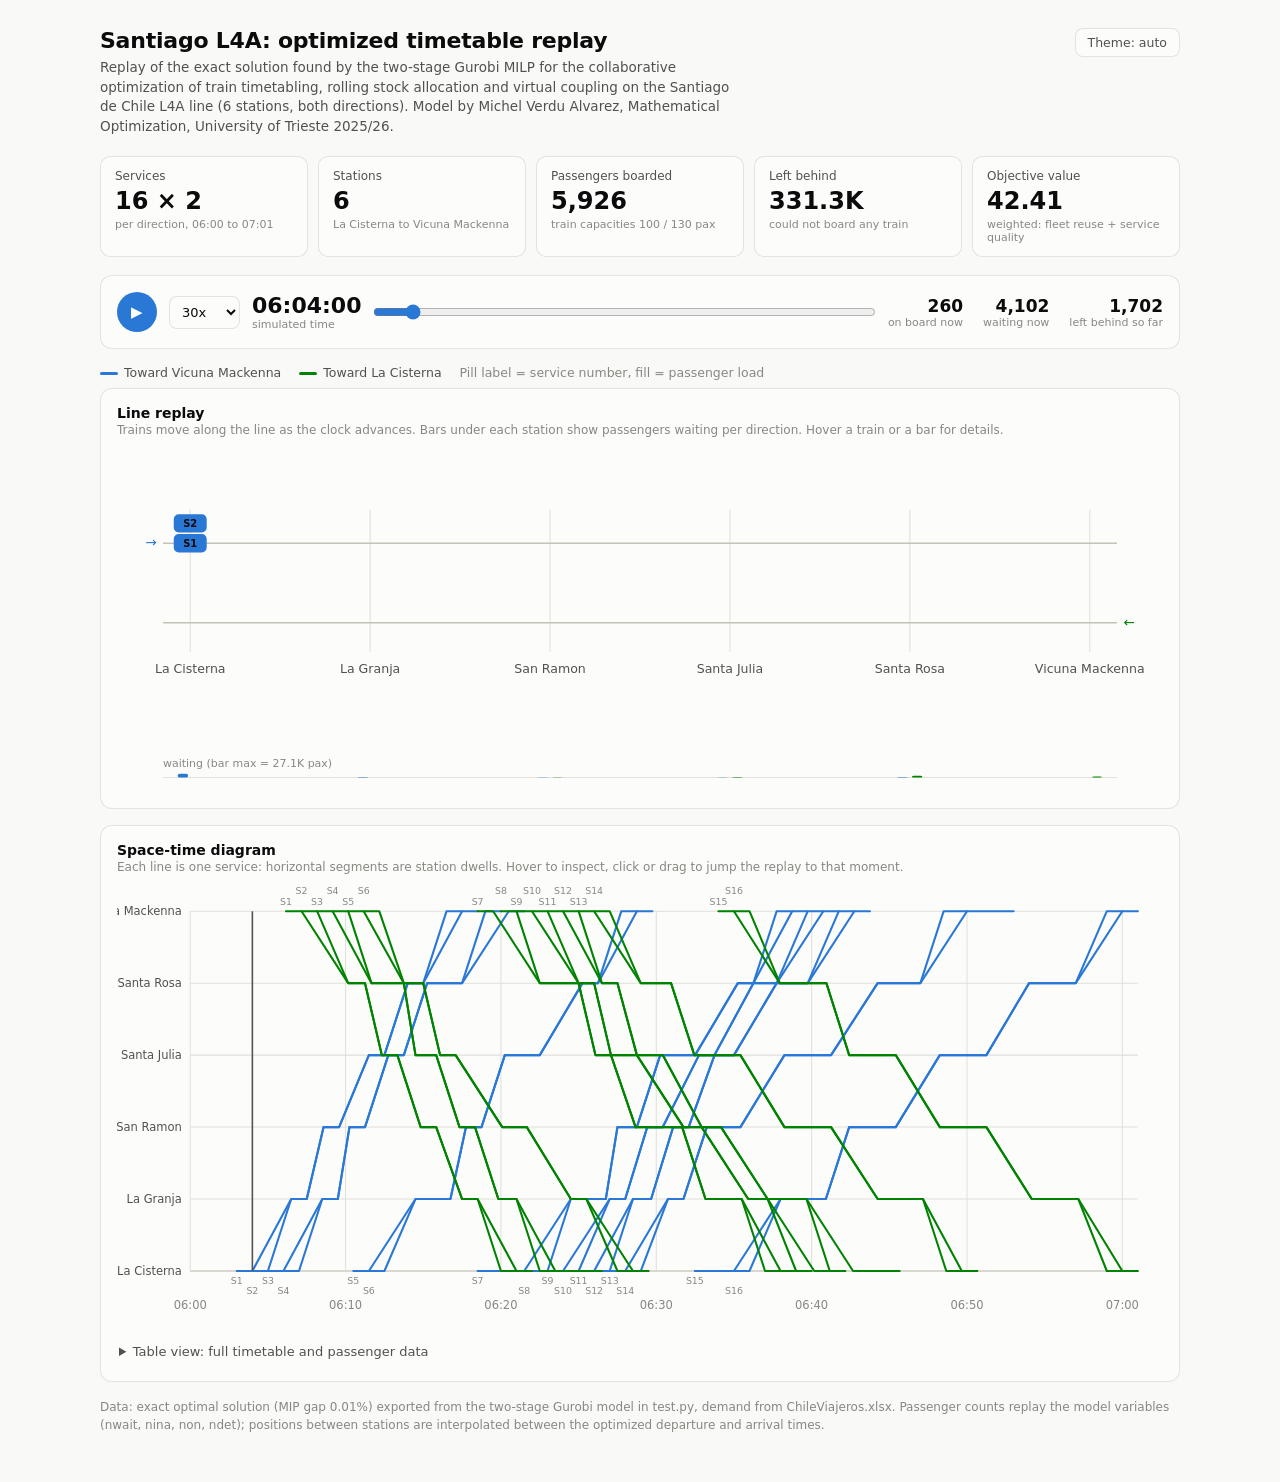
==== optmat-mva-visualizer/index.html @ c9d3e822 "Add OptMat L4A timetable replay visualizer" ====
<!doctype html>
<html lang="en">
<head>
<meta charset="utf-8">
<meta name="viewport" content="width=device-width, initial-scale=1">
<title>Santiago L4A: Optimized Timetable Replay</title>
<style>
  :root { color-scheme: light dark; }
  * { margin: 0; padding: 0; box-sizing: border-box; }

  .viz-root {
    color-scheme: light;
    --surface-1: #fcfcfb;
    --page: #f9f9f7;
    --text-primary: #0b0b0b;
    --text-secondary: #52514e;
    --text-muted: #898781;
    --grid: #e1e0d9;
    --baseline: #c3c2b7;
    --border: rgba(11,11,11,0.10);
    --dir0: #2a78d6;   /* series 1, toward Vicuna Mackenna */
    --dir1: #008300;   /* series 2, toward La Cisterna */
    --accent-wash: rgba(42,120,214,0.10);
  }
  @media (prefers-color-scheme: dark) {
    :root:where(:not([data-theme="light"])) .viz-root {
      color-scheme: dark;
      --surface-1: #1a1a19;
      --page: #0d0d0d;
      --text-primary: #ffffff;
      --text-secondary: #c3c2b7;
      --text-muted: #898781;
      --grid: #2c2c2a;
      --baseline: #383835;
      --border: rgba(255,255,255,0.10);
      --dir0: #3987e5;
      --dir1: #008300;
      --accent-wash: rgba(57,135,229,0.14);
    }
  }
  :root[data-theme="dark"] .viz-root {
    color-scheme: dark;
    --surface-1: #1a1a19;
    --page: #0d0d0d;
    --text-primary: #ffffff;
    --text-secondary: #c3c2b7;
    --text-muted: #898781;
    --grid: #2c2c2a;
    --baseline: #383835;
    --border: rgba(255,255,255,0.10);
    --dir0: #3987e5;
    --dir1: #008300;
    --accent-wash: rgba(57,135,229,0.14);
  }

  body { background: var(--page); }
  .viz-root {
    min-height: 100vh;
    background: var(--page);
    color: var(--text-primary);
    font-family: system-ui, -apple-system, "Segoe UI", sans-serif;
    padding: 28px 20px 48px;
  }
  .wrap { max-width: 1080px; margin: 0 auto; }

  header { display: flex; justify-content: space-between; align-items: flex-start; gap: 16px; margin-bottom: 20px; }
  h1 { font-size: 22px; font-weight: 650; letter-spacing: -0.01em; }
  .subtitle { color: var(--text-secondary); font-size: 13.5px; margin-top: 5px; max-width: 640px; line-height: 1.45; }
  .subtitle a { color: inherit; }
  .theme-btn {
    border: 1px solid var(--border); background: var(--surface-1); color: var(--text-secondary);
    border-radius: 8px; padding: 6px 12px; font-size: 12.5px; cursor: pointer; font-family: inherit;
    flex-shrink: 0;
  }
  .theme-btn:hover { color: var(--text-primary); }

  .tiles { display: grid; grid-template-columns: repeat(auto-fit, minmax(150px, 1fr)); gap: 10px; margin-bottom: 18px; }
  .tile { background: var(--surface-1); border: 1px solid var(--border); border-radius: 10px; padding: 12px 14px; }
  .tile .label { font-size: 12px; color: var(--text-secondary); margin-bottom: 4px; }
  .tile .value { font-size: 24px; font-weight: 600; }
  .tile .hint { font-size: 11px; color: var(--text-muted); margin-top: 3px; }

  .card { background: var(--surface-1); border: 1px solid var(--border); border-radius: 12px; padding: 16px; margin-bottom: 16px; }
  .card h2 { font-size: 14px; font-weight: 600; margin-bottom: 2px; }
  .card .desc { font-size: 12px; color: var(--text-muted); margin-bottom: 10px; }

  .controls { display: flex; align-items: center; gap: 12px; flex-wrap: wrap; }
  .play-btn {
    width: 40px; height: 40px; border-radius: 50%; border: none; cursor: pointer;
    background: var(--dir0); color: #fff; font-size: 15px; display: flex; align-items: center; justify-content: center;
    flex-shrink: 0;
  }
  .play-btn:hover { filter: brightness(1.08); }
  select.speed {
    font-family: inherit; font-size: 13px; color: var(--text-primary); background: var(--surface-1);
    border: 1px solid var(--border); border-radius: 8px; padding: 7px 8px; cursor: pointer;
  }
  .clock { font-size: 22px; font-weight: 600; font-variant-numeric: tabular-nums; min-width: 108px; }
  .clock small { display: block; font-size: 11px; font-weight: 400; color: var(--text-muted); }
  input.scrub { flex: 1; min-width: 180px; accent-color: var(--dir0); height: 28px; cursor: pointer; }
  .live { display: flex; gap: 20px; margin-left: auto; }
  .live div { text-align: right; }
  .live .v { font-size: 17px; font-weight: 600; font-variant-numeric: tabular-nums; }
  .live .l { font-size: 11px; color: var(--text-muted); }

  .legend { display: flex; gap: 18px; align-items: center; font-size: 12.5px; color: var(--text-secondary); margin-bottom: 8px; flex-wrap: wrap; }
  .legend .key { display: inline-block; width: 18px; height: 3px; border-radius: 2px; margin-right: 6px; vertical-align: middle; }

  svg { display: block; width: 100%; height: auto; }
  svg text { font-family: system-ui, -apple-system, "Segoe UI", sans-serif; }

  .tooltip {
    position: fixed; pointer-events: none; z-index: 10; display: none;
    background: var(--surface-1); color: var(--text-primary);
    border: 1px solid var(--border); border-radius: 8px; padding: 8px 10px;
    font-size: 12px; line-height: 1.5; box-shadow: 0 4px 16px rgba(0,0,0,0.18);
    max-width: 300px;
  }
  .tooltip .tt-title { font-weight: 600; margin-bottom: 2px; }
  .tooltip .tt-row { display: flex; align-items: baseline; gap: 7px; color: var(--text-secondary); }
  .tooltip .tt-row .tt-key { width: 14px; height: 3px; border-radius: 2px; flex-shrink: 0; align-self: center; }
  .tooltip .tt-row strong { color: var(--text-primary); font-variant-numeric: tabular-nums; }

  details.table-view { margin-top: 4px; }
  details.table-view summary { cursor: pointer; font-size: 13px; color: var(--text-secondary); padding: 6px 2px; }
  .table-scroll { overflow-x: auto; margin-top: 8px; }
  table { border-collapse: collapse; font-size: 12px; width: 100%; min-width: 720px; }
  th, td { text-align: right; padding: 4px 10px; border-bottom: 1px solid var(--grid); font-variant-numeric: tabular-nums; white-space: nowrap; }
  th:first-child, td:first-child, th:nth-child(2), td:nth-child(2), th:nth-child(3), td:nth-child(3) { text-align: left; }
  th { color: var(--text-muted); font-weight: 500; position: sticky; top: 0; background: var(--surface-1); }

  footer { color: var(--text-muted); font-size: 12px; line-height: 1.5; margin-top: 8px; }
</style>
</head>
<body>
<div class="viz-root" id="app">
  <div class="wrap">
    <header>
      <div>
        <h1>Santiago L4A: optimized timetable replay</h1>
        <p class="subtitle">
          Replay of the exact solution found by the two-stage Gurobi MILP for the collaborative optimization of
          train timetabling, rolling stock allocation and virtual coupling on the Santiago de Chile L4A line
          (6 stations, both directions). Model by Michel Verdu Alvarez, Mathematical Optimization, University of Trieste 2025/26.
        </p>
      </div>
      <button class="theme-btn" id="themeBtn" type="button">Theme: auto</button>
    </header>

    <div class="tiles" id="tiles"></div>

    <div class="card">
      <div class="controls">
        <button class="play-btn" id="playBtn" type="button" aria-label="Play">&#9654;</button>
        <select class="speed" id="speed" aria-label="Playback speed">
          <option value="5">5x</option>
          <option value="15">15x</option>
          <option value="30" selected>30x</option>
          <option value="60">60x</option>
          <option value="120">120x</option>
        </select>
        <div class="clock"><span id="clockTime">06:00:00</span><small id="clockSub">simulated time</small></div>
        <input class="scrub" id="scrub" type="range" min="0" max="3600" step="1" value="0" aria-label="Timeline scrubber">
        <div class="live">
          <div><div class="v" id="liveOnboard">0</div><div class="l">on board now</div></div>
          <div><div class="v" id="liveWaiting">0</div><div class="l">waiting now</div></div>
          <div><div class="v" id="liveLeft">0</div><div class="l">left behind so far</div></div>
        </div>
      </div>
    </div>

    <div class="legend" id="legend"></div>

    <div class="card">
      <h2>Line replay</h2>
      <p class="desc">Trains move along the line as the clock advances. Bars under each station show passengers waiting per direction. Hover a train or a bar for details.</p>
      <svg id="lineSvg" viewBox="0 0 1000 330" role="img" aria-label="Animated map of trains on the L4A line"></svg>
    </div>

    <div class="card">
      <h2>Space-time diagram</h2>
      <p class="desc">Each line is one service: horizontal segments are station dwells. Hover to inspect, click or drag to jump the replay to that moment.</p>
      <svg id="mareySvg" viewBox="0 0 1000 430" role="img" aria-label="Space-time diagram of all services"></svg>
      <details class="table-view">
        <summary>Table view: full timetable and passenger data</summary>
        <div class="table-scroll"><table id="dataTable"></table></div>
      </details>
    </div>

    <footer id="foot"></footer>
  </div>
  <div class="tooltip" id="tooltip"></div>
</div>

<script src="solution.js"></script>
<script>
(function () {
  "use strict";
  var S = window.SOLUTION;
  if (!S) { document.getElementById('app').textContent = 'solution.js not found. Run export_solution.py first.'; return; }

  var NS = 'http://www.w3.org/2000/svg';
  var nI = S.meta.services, nL = S.meta.stations;
  var names = S.meta.stationNames;
  var caps = S.meta.capacities;
  var DIRS = [
    { f: 0, name: 'Toward ' + names[nL - 1], cssVar: '--dir0' },
    { f: 1, name: 'Toward ' + names[0], cssVar: '--dir1' }
  ];

  function el(tag, attrs, parent) {
    var n = document.createElementNS(NS, tag);
    for (var k in attrs) n.setAttribute(k, attrs[k]);
    if (parent) parent.appendChild(n);
    return n;
  }
  function div(cls, parent, text) {
    var n = document.createElement('div');
    if (cls) n.className = cls;
    if (text !== undefined) n.textContent = text;
    if (parent) parent.appendChild(n);
    return n;
  }
  function fmtInt(v) { return Math.round(v).toLocaleString('en-US'); }
  function fmtCompact(v) {
    if (v >= 1e6) return (v / 1e6).toFixed(1) + 'M';
    if (v >= 10000) return (v / 1e3).toFixed(1) + 'K';
    return fmtInt(v);
  }
  // Model time is seconds from t_first; the demand data starts at the 06:00 block
  function fmtClock(t) {
    t = Math.max(0, Math.round(t));
    var h = 6 + Math.floor(t / 3600), m = Math.floor((t % 3600) / 60), s = t % 60;
    function p(x) { return (x < 10 ? '0' : '') + x; }
    return p(h) + ':' + p(m) + ':' + p(s);
  }
  function capOf(i, f) {
    var c = 0;
    for (var d = 0; d < caps.length; d++) c += S.e[i][d][f] * caps[d];
    return c;
  }
  function stockOf(i, f) {
    for (var d = 0; d < caps.length; d++) if (S.e[i][d][f]) return String.fromCharCode(65 + d);
    return '?';
  }

  // ---- Precompute per-train journey segments ----
  // dir 0 visits stations 0..nL-1, dir 1 visits nL-1..0
  var trains = [];
  for (var f = 0; f < 2; f++) {
    for (var i = 0; i < nI; i++) {
      var order = [];
      for (var l = 0; l < nL; l++) order.push(f === 0 ? l : nL - 1 - l);
      var segs = [];
      for (var k = 0; k < order.length; k++) {
        var l0 = order[k];
        segs.push({ kind: 'dwell', t0: S.TA[i][l0][f], t1: S.TD[i][l0][f], l: l0 });
        if (k < order.length - 1) {
          var l1 = order[k + 1];
          segs.push({ kind: 'run', t0: S.TD[i][l0][f], t1: S.TA[i][l1][f], from: l0, to: l1 });
        }
      }
      trains.push({ i: i, f: f, segs: segs, t0: segs[0].t0, t1: segs[segs.length - 1].t1, cap: capOf(i, f), stock: stockOf(i, f) });
    }
  }
  var tMax = 0;
  trains.forEach(function (tr) { tMax = Math.max(tMax, tr.t1); });

  function trainState(tr, t) {
    if (t < tr.t0 || t > tr.t1) return null;
    for (var k = 0; k < tr.segs.length; k++) {
      var sg = tr.segs[k];
      if (t <= sg.t1 || k === tr.segs.length - 1) {
        if (sg.kind === 'dwell') {
          return { pos: sg.l, dwellAt: sg.l, load: S.non[tr.i][sg.l][tr.f] };
        }
        var u = sg.t1 > sg.t0 ? (t - sg.t0) / (sg.t1 - sg.t0) : 1;
        return { pos: sg.from + (sg.to - sg.from) * u, dwellAt: -1, load: S.non[tr.i][sg.from][tr.f] };
      }
    }
    return null;
  }

  // ---- Queues: passengers waiting at station l, direction f, at time t ----
  // Between departures, arrivals accrue at rate b of the upcoming service
  // (matches the model: narrive[i] = h[i] * b[i], h[i] = TD[i] - TD[i-1]).
  function queueAt(l, f, t) {
    var i = 0;
    while (i < nI && S.TD[i][l][f] <= t) i++;
    if (i >= nI) return S.ndet[nI - 1][l][f];
    var prevTD = i > 0 ? S.TD[i - 1][l][f] : S.meta.tFirst;
    var base = i > 0 ? S.ndet[i - 1][l][f] : 0;
    if (t < prevTD) return base;
    return base + S.b[i][l][f] * (t - prevTD);
  }

  // ---- Cumulative boarded / left-behind events ----
  // Left-behind matches ndettot: a queue picked up by a coupled follower (p=1) is not "left behind"
  var events = [];
  for (var f2 = 0; f2 < 2; f2++) for (var i2 = 0; i2 < nI; i2++) for (var l2 = 0; l2 < nL; l2++) {
    var coupledNext = (i2 < nI - 1) ? S.p[i2][l2][f2] : 0;
    events.push({ t: S.TD[i2][l2][f2], boarded: S.nina[i2][l2][f2], left: S.ndet[i2][l2][f2] * (1 - coupledNext) });
  }
  events.sort(function (a, b) { return a.t - b.t; });

  var totBoarded = 0, totLeft = 0, peakQueue = 0;
  events.forEach(function (e) { totBoarded += e.boarded; totLeft += e.left; });
  for (var fq = 0; fq < 2; fq++) for (var iq = 0; iq < nI; iq++) for (var lq = 0; lq < nL; lq++)
    peakQueue = Math.max(peakQueue, S.nwait[iq][lq][fq]);

  function cumulAt(t) {
    var b = 0, lf = 0;
    for (var k = 0; k < events.length; k++) {
      if (events[k].t > t) break;
      b += events[k].boarded; lf += events[k].left;
    }
    return { boarded: b, left: lf };
  }

  // ---- Stat tiles ----
  var tiles = document.getElementById('tiles');
  function tile(label, value, hint) {
    var t = div('tile', tiles);
    div('label', t, label);
    div('value', t, value);
    if (hint) div('hint', t, hint);
  }
  tile('Services', nI + ' × 2', 'per direction, 06:00 to ' + fmtClock(tMax).slice(0, 5));
  tile('Stations', String(nL), names[0] + ' to ' + names[nL - 1]);
  tile('Passengers boarded', fmtCompact(totBoarded), 'train capacities ' + caps.join(' / ') + ' pax');
  tile('Left behind', fmtCompact(totLeft), 'could not board any train');
  tile('Objective value', S.meta.objective.toFixed(2), 'weighted: fleet reuse + service quality');

  // ---- Legend ----
  var legend = document.getElementById('legend');
  DIRS.forEach(function (d) {
    var item = document.createElement('span');
    var key = document.createElement('span');
    key.className = 'key';
    key.style.background = 'var(' + d.cssVar + ')';
    item.appendChild(key);
    item.appendChild(document.createTextNode(d.name));
    legend.appendChild(item);
  });
  var lgNote = document.createElement('span');
  lgNote.style.color = 'var(--text-muted)';
  lgNote.textContent = 'Pill label = service number, fill = passenger load';
  legend.appendChild(lgNote);

  // ---- Tooltip ----
  var tip = document.getElementById('tooltip');
  function tipShow(x, y, build) {
    tip.textContent = '';
    build(tip);
    tip.style.display = 'block';
    var r = tip.getBoundingClientRect();
    var px = Math.min(x + 14, window.innerWidth - r.width - 8);
    var py = Math.min(y + 14, window.innerHeight - r.height - 8);
    tip.style.left = px + 'px';
    tip.style.top = py + 'px';
  }
  function tipHide() { tip.style.display = 'none'; }
  function tipTitle(parent, text) { div('tt-title', parent, text); }
  function tipRow(parent, color, valueText, labelText) {
    var r = div('tt-row', parent);
    if (color) { var k = div('tt-key', r); k.style.background = color; }
    var strong = document.createElement('strong');
    strong.textContent = valueText;
    r.appendChild(strong);
    r.appendChild(document.createTextNode(' ' + labelText));
  }

  // ================= LINE REPLAY =================
  var lineSvg = document.getElementById('lineSvg');
  var LX0 = 70, LX1 = 930;
  function stX(l) { return LX0 + (LX1 - LX0) * l / (nL - 1); }
  var trackY = [92, 168];
  var QBASE = 316, QMAXH = 56;

  // static: station lines, names, tracks
  (function buildLineStatic() {
    var g = el('g', {}, lineSvg);
    for (var l = 0; l < nL; l++) {
      el('line', { x1: stX(l), y1: 60, x2: stX(l), y2: 196, stroke: 'var(--grid)', 'stroke-width': 1 }, g);
      var t = el('text', { x: stX(l), y: 216, 'text-anchor': 'middle', 'font-size': 12, fill: 'var(--text-secondary)' }, g);
      t.textContent = names[l];
    }
    trackY.forEach(function (y) {
      el('line', { x1: LX0 - 26, y1: y, x2: LX1 + 26, y2: y, stroke: 'var(--baseline)', 'stroke-width': 1.5 }, g);
    });
    var a0 = el('text', { x: LX0 - 32, y: trackY[0] + 4, 'text-anchor': 'end', 'font-size': 13, fill: 'var(--dir0)' }, g);
    a0.textContent = '→';
    var a1 = el('text', { x: LX1 + 32, y: trackY[1] + 4, 'text-anchor': 'start', 'font-size': 13, fill: 'var(--dir1)' }, g);
    a1.textContent = '←';
    var ql = el('text', { x: LX0 - 26, y: QBASE - 10, 'text-anchor': 'start', 'font-size': 10.5, fill: 'var(--text-muted)' }, g);
    ql.textContent = 'waiting (bar max = ' + fmtCompact(peakQueue) + ' pax)';
    el('line', { x1: LX0 - 26, y1: QBASE, x2: LX1 + 26, y2: QBASE, stroke: 'var(--grid)', 'stroke-width': 1 }, g);
  })();

  var dynLayer = el('g', {}, lineSvg);

  // queue bars (two per station, side by side, 2px surface gap)
  var queueBars = [];
  for (var lq2 = 0; lq2 < nL; lq2++) {
    for (var fq2 = 0; fq2 < 2; fq2++) {
      var bx = stX(lq2) + (fq2 === 0 ? -12 : 2);
      var rect = el('rect', { x: bx, y: QBASE, width: 10, height: 0, fill: 'var(' + DIRS[fq2].cssVar + ')', rx: 2 }, dynLayer);
      var hit = el('rect', { x: bx - 4, y: QBASE - QMAXH - 6, width: 18, height: QMAXH + 10, fill: 'transparent' }, dynLayer);
      (function (l, f, hitEl) {
        hitEl.addEventListener('pointermove', function (ev) {
          var q = Math.round(queueAt(l, f, simT));
          tipShow(ev.clientX, ev.clientY, function (p) {
            tipTitle(p, names[l] + ' at ' + fmtClock(simT));
            tipRow(p, getCss(DIRS[f].cssVar), fmtInt(q) + ' pax', 'waiting ' + DIRS[f].name.toLowerCase());
          });
        });
        hitEl.addEventListener('pointerleave', tipHide);
      })(lq2, fq2, hit);
      queueBars.push({ l: lq2, f: fq2, rect: rect });
    }
  }

  var trainLayer = el('g', {}, lineSvg);
  var coupleLayer = el('g', {}, lineSvg);

  var pillW = 30, pillH = 16;
  var trainNodes = trains.map(function (tr) {
    var g = el('g', { display: 'none', cursor: 'default' }, trainLayer);
    // load gauge: a track rect plus a fill rect clipped by load fraction
    el('rect', { x: -pillW / 2, y: -pillH / 2, width: pillW, height: pillH, rx: 4, fill: 'var(--surface-1)', stroke: 'var(' + DIRS[tr.f].cssVar + ')', 'stroke-width': 1.5 }, g);
    var fill = el('rect', { x: -pillW / 2, y: -pillH / 2, width: 0, height: pillH, rx: 4, fill: 'var(' + DIRS[tr.f].cssVar + ')' }, g);
    var label = el('text', { x: 0, y: 3.8, 'text-anchor': 'middle', 'font-size': 9.5, 'font-weight': 600, fill: 'var(--text-primary)' }, g);
    label.textContent = 'S' + (tr.i + 1);
    var hit = el('rect', { x: -pillW / 2 - 4, y: -pillH / 2 - 4, width: pillW + 8, height: pillH + 8, fill: 'transparent' }, g);
    hit.addEventListener('pointermove', function (ev) {
      var st = trainState(tr, simT);
      if (!st) return;
      tipShow(ev.clientX, ev.clientY, function (p) {
        tipTitle(p, 'Service ' + (tr.i + 1) + ', ' + DIRS[tr.f].name.toLowerCase());
        tipRow(p, getCss(DIRS[tr.f].cssVar), fmtInt(st.load) + ' / ' + tr.cap + ' pax', 'on board (stock ' + tr.stock + ')');
        var where = st.dwellAt >= 0 ? 'dwelling at ' + names[st.dwellAt]
          : 'between ' + names[Math.min(Math.floor(st.pos), Math.ceil(st.pos))] + ' and ' + names[Math.max(Math.floor(st.pos), Math.ceil(st.pos))];
        tipRow(p, null, fmtClock(simT), where);
        if (st.dwellAt >= 0) {
          var pHere = tr.i < nI - 1 ? S.p[tr.i][st.dwellAt][tr.f] : 0;
          var pPrev = tr.i > 0 ? S.p[tr.i - 1][st.dwellAt][tr.f] : 0;
          if (pHere) tipRow(p, null, 'coupled', 'with service ' + (tr.i + 2) + ' at this station');
          else if (pPrev) tipRow(p, null, 'coupled', 'with service ' + tr.i + ' at this station');
        }
      });
    });
    hit.addEventListener('pointerleave', tipHide);
    return { g: g, fill: fill, label: label };
  });

  function getCss(varName) {
    return getComputedStyle(document.getElementById('app')).getPropertyValue(varName).trim();
  }

  // ================= SPACE-TIME (MAREY) DIAGRAM =================
  var marey = document.getElementById('mareySvg');
  var MX0 = 70, MX1 = 976, MY0 = 26, MY1 = 370;
  function mx(t) { return MX0 + (MX1 - MX0) * t / tMax; }
  // station 0 at the bottom, like the matplotlib figure in test.py
  function my(l) { return MY1 - (MY1 - MY0) * l / (nL - 1); }

  (function buildMarey() {
    var g = el('g', {}, marey);
    for (var l = 0; l < nL; l++) {
      el('line', { x1: MX0, y1: my(l), x2: MX1, y2: my(l), stroke: 'var(--grid)', 'stroke-width': 1 }, g);
      var t = el('text', { x: MX0 - 8, y: my(l) + 4, 'text-anchor': 'end', 'font-size': 11, fill: 'var(--text-secondary)' }, g);
      t.textContent = names[l];
    }
    for (var tt = 0; tt <= tMax; tt += 600) {
      el('line', { x1: mx(tt), y1: MY0, x2: mx(tt), y2: MY1, stroke: 'var(--grid)', 'stroke-width': 1 }, g);
      var lb = el('text', { x: mx(tt), y: MY1 + 36, 'text-anchor': 'middle', 'font-size': 11, fill: 'var(--text-muted)' }, g);
      lb.textContent = fmtClock(tt).slice(0, 5);
    }
    el('line', { x1: MX0, y1: MY1, x2: MX1, y2: MY1, stroke: 'var(--baseline)', 'stroke-width': 1 }, g);

    trains.forEach(function (tr) {
      var pts = [];
      tr.segs.forEach(function (sg) {
        if (sg.kind === 'dwell') { pts.push([mx(sg.t0), my(sg.l)]); pts.push([mx(sg.t1), my(sg.l)]); }
      });
      el('polyline', {
        points: pts.map(function (p) { return p[0] + ',' + p[1]; }).join(' '),
        fill: 'none', stroke: 'var(' + DIRS[tr.f].cssVar + ')', 'stroke-width': 2,
        'stroke-linejoin': 'round', 'stroke-linecap': 'round'
      }, g);
      // direct label at each line's start, muted so it supplements the legend without shouting;
      // staggered into two rows because rush-hour departures sit only ~60s apart and would collide
      var lx = pts[0][0], ly = pts[0][1];
      var rowShift = (tr.i % 2) * 10;
      var t2 = el('text', {
        x: lx, y: ly + (tr.f === 0 ? 12 + rowShift : -6 - rowShift),
        'text-anchor': 'middle', 'font-size': 9, fill: 'var(--text-muted)'
      }, g);
      t2.textContent = 'S' + (tr.i + 1);
    });
  })();

  var playhead = el('line', { x1: mx(0), y1: MY0, x2: mx(0), y2: MY1, stroke: 'var(--text-secondary)', 'stroke-width': 1.5 }, marey);
  var crosshair = el('line', { x1: 0, y1: MY0, x2: 0, y2: MY1, stroke: 'var(--text-muted)', 'stroke-width': 1, 'stroke-dasharray': 'none', display: 'none' }, marey);

  function mareyTimeFromEvent(ev) {
    var r = marey.getBoundingClientRect();
    var xr = (ev.clientX - r.left) / r.width * 1000;
    return Math.max(0, Math.min(tMax, (xr - MX0) / (MX1 - MX0) * tMax));
  }
  var mareyDragging = false;
  marey.addEventListener('pointerdown', function (ev) {
    mareyDragging = true;
    marey.setPointerCapture(ev.pointerId);
    setTime(mareyTimeFromEvent(ev));
  });
  marey.addEventListener('pointerup', function () { mareyDragging = false; });
  marey.addEventListener('pointermove', function (ev) {
    var t = mareyTimeFromEvent(ev);
    if (mareyDragging) setTime(t);
    crosshair.setAttribute('display', '');
    crosshair.setAttribute('x1', mx(t));
    crosshair.setAttribute('x2', mx(t));
    var active = [];
    trains.forEach(function (tr) {
      var st = trainState(tr, t);
      if (st) active.push({ tr: tr, st: st });
    });
    tipShow(ev.clientX, ev.clientY, function (p) {
      tipTitle(p, fmtClock(t) + ' · ' + active.length + ' train' + (active.length === 1 ? '' : 's') + ' running');
      active.slice(0, 8).forEach(function (a) {
        var where = a.st.dwellAt >= 0 ? 'at ' + names[a.st.dwellAt]
          : names[a.tr.f === 0 ? Math.floor(a.st.pos) : Math.ceil(a.st.pos)] + ' → ' + names[a.tr.f === 0 ? Math.ceil(a.st.pos) : Math.floor(a.st.pos)];
        tipRow(p, getCss(DIRS[a.tr.f].cssVar), 'S' + (a.tr.i + 1), where + ' (' + fmtInt(a.st.load) + ' pax)');
      });
      if (active.length > 8) tipRow(p, null, '+' + (active.length - 8), 'more, see table view');
    });
  });
  marey.addEventListener('pointerleave', function () { crosshair.setAttribute('display', 'none'); tipHide(); });

  // ================= TABLE VIEW =================
  (function buildTable() {
    var table = document.getElementById('dataTable');
    var thead = document.createElement('thead');
    var hr = document.createElement('tr');
    ['Service', 'Direction', 'Station', 'Arrives', 'Departs', 'Boarded', 'Alighted', 'On board leaving', 'Left behind'].forEach(function (h) {
      var th = document.createElement('th'); th.textContent = h; hr.appendChild(th);
    });
    thead.appendChild(hr); table.appendChild(thead);
    var tbody = document.createElement('tbody');
    trains.forEach(function (tr) {
      var order = tr.segs.filter(function (s) { return s.kind === 'dwell'; });
      order.forEach(function (sg) {
        var l = sg.l;
        var row = document.createElement('tr');
        [
          'S' + (tr.i + 1) + ' (' + tr.stock + ')',
          DIRS[tr.f].name,
          names[l],
          fmtClock(S.TA[tr.i][l][tr.f]),
          fmtClock(S.TD[tr.i][l][tr.f]),
          fmtInt(S.nina[tr.i][l][tr.f]),
          fmtInt(S.nalight[tr.i][l][tr.f]),
          fmtInt(S.non[tr.i][l][tr.f]) + ' / ' + tr.cap,
          fmtInt(S.ndet[tr.i][l][tr.f])
        ].forEach(function (v) {
          var td = document.createElement('td'); td.textContent = v; row.appendChild(td);
        });
        tbody.appendChild(row);
      });
    });
    table.appendChild(tbody);
  })();

  // ================= PLAYBACK =================
  var simT = 0, playing = false, lastFrame = null;
  var playBtn = document.getElementById('playBtn');
  var scrub = document.getElementById('scrub');
  var speedSel = document.getElementById('speed');
  scrub.max = tMax;

  function setTime(t) {
    simT = Math.max(0, Math.min(tMax, t));
    render();
  }
  function render() {
    document.getElementById('clockTime').textContent = fmtClock(simT);
    scrub.value = simT;
    playhead.setAttribute('x1', mx(simT));
    playhead.setAttribute('x2', mx(simT));

    var onboard = 0;
    var dwellPos = {};
    trains.forEach(function (tr, idx) {
      var st = trainState(tr, simT);
      var node = trainNodes[idx];
      if (!st) { node.g.setAttribute('display', 'none'); return; }
      node.g.setAttribute('display', '');
      var x = stX(0) + (stX(nL - 1) - stX(0)) * st.pos / (nL - 1);
      // nudge coupled/overlapping trains apart vertically so both stay visible
      var y = trackY[tr.f];
      var slot = Math.round(st.pos * 4);
      var key = tr.f + ':' + slot;
      if (dwellPos[key] !== undefined) y += (tr.f === 0 ? -1 : 1) * 19 * dwellPos[key];
      dwellPos[key] = (dwellPos[key] || 0) + 1;
      node.g.setAttribute('transform', 'translate(' + x + ',' + y + ')');
      var frac = tr.cap > 0 ? Math.min(1, st.load / tr.cap) : 0;
      node.fill.setAttribute('width', pillW * frac);
      onboard += st.load;
    });

    var waiting = 0;
    queueBars.forEach(function (qb) {
      var q = queueAt(qb.l, qb.f, simT);
      waiting += q;
      var h = peakQueue > 0 ? Math.min(QMAXH, q / peakQueue * QMAXH) : 0;
      qb.rect.setAttribute('y', QBASE - h);
      qb.rect.setAttribute('height', h);
    });

    var cum = cumulAt(simT);
    document.getElementById('liveOnboard').textContent = fmtInt(onboard);
    document.getElementById('liveWaiting').textContent = fmtCompact(waiting);
    document.getElementById('liveLeft').textContent = fmtCompact(cum.left);
  }

  function frame(ts) {
    if (!playing) return;
    if (lastFrame !== null) {
      simT += (ts - lastFrame) / 1000 * Number(speedSel.value);
      if (simT >= tMax) { simT = tMax; setPlaying(false); }
      render();
    }
    lastFrame = ts;
    if (playing) requestAnimationFrame(frame);
  }
  function setPlaying(on) {
    playing = on;
    playBtn.innerHTML = on ? '&#10074;&#10074;' : '&#9654;';
    playBtn.setAttribute('aria-label', on ? 'Pause' : 'Play');
    lastFrame = null;
    if (on) {
      if (simT >= tMax) simT = 0;
      requestAnimationFrame(frame);
    }
  }
  playBtn.addEventListener('click', function () { setPlaying(!playing); });
  scrub.addEventListener('input', function () { setTime(Number(scrub.value)); });
  document.addEventListener('keydown', function (ev) {
    if (ev.code === 'Space' && ev.target === document.body) { ev.preventDefault(); setPlaying(!playing); }
  });

  // ---- Theme toggle: auto -> light -> dark ----
  var themeBtn = document.getElementById('themeBtn');
  var themes = ['auto', 'light', 'dark'];
  var themeIdx = Math.max(0, themes.indexOf(localStorage.getItem('l4a-theme') || 'auto'));
  function applyTheme() {
    var t = themes[themeIdx];
    if (t === 'auto') document.documentElement.removeAttribute('data-theme');
    else document.documentElement.setAttribute('data-theme', t);
    themeBtn.textContent = 'Theme: ' + t;
    localStorage.setItem('l4a-theme', t);
  }
  themeBtn.addEventListener('click', function () { themeIdx = (themeIdx + 1) % themes.length; applyTheme(); });
  applyTheme();

  // ---- Footer ----
  document.getElementById('foot').textContent =
    'Data: exact optimal solution (MIP gap 0.01%) exported from the two-stage Gurobi model in test.py, ' +
    'demand from ChileViajeros.xlsx. Passenger counts replay the model variables (nwait, nina, non, ndet); ' +
    'positions between stations are interpolated between the optimized departure and arrival times.';

  setTime(S.meta.TDfirst[0]);
})();
</script>
</body>
</html>
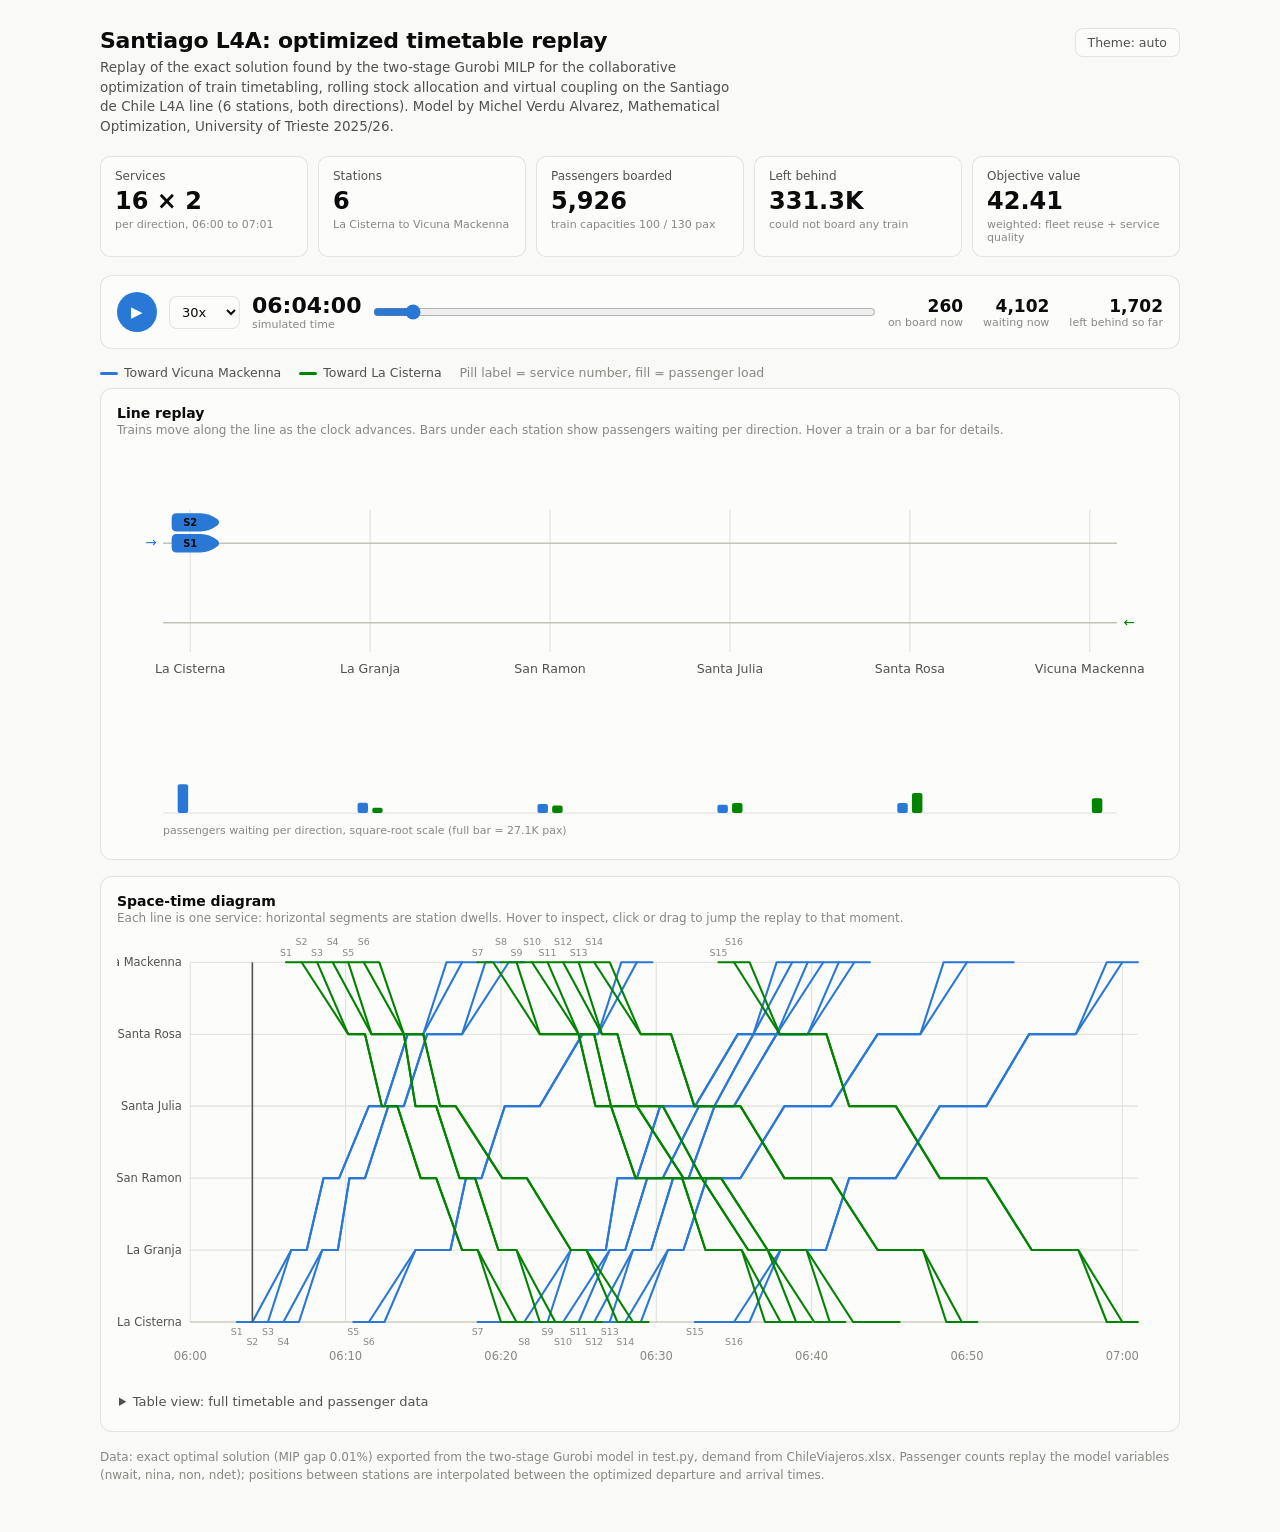
==== commit 376d18e1: "Visualizer polish: train silhouettes, spring motion, taller queue bars" ====
--- a/optmat-mva-visualizer/index.html
+++ b/optmat-mva-visualizer/index.html
@@ -174,7 +174,7 @@
     <div class="card">
       <h2>Line replay</h2>
       <p class="desc">Trains move along the line as the clock advances. Bars under each station show passengers waiting per direction. Hover a train or a bar for details.</p>
-      <svg id="lineSvg" viewBox="0 0 1000 330" role="img" aria-label="Animated map of trains on the L4A line"></svg>
+      <svg id="lineSvg" viewBox="0 0 1000 378" role="img" aria-label="Animated map of trains on the L4A line"></svg>
     </div>
 
     <div class="card">
@@ -375,7 +375,7 @@
   var LX0 = 70, LX1 = 930;
   function stX(l) { return LX0 + (LX1 - LX0) * l / (nL - 1); }
   var trackY = [92, 168];
-  var QBASE = 316, QMAXH = 56;
+  var QBASE = 350, QMAXH = 110;
 
   // static: station lines, names, tracks
   (function buildLineStatic() {
@@ -392,9 +392,9 @@
     a0.textContent = '→';
     var a1 = el('text', { x: LX1 + 32, y: trackY[1] + 4, 'text-anchor': 'start', 'font-size': 13, fill: 'var(--dir1)' }, g);
     a1.textContent = '←';
-    var ql = el('text', { x: LX0 - 26, y: QBASE - 10, 'text-anchor': 'start', 'font-size': 10.5, fill: 'var(--text-muted)' }, g);
-    ql.textContent = 'waiting (bar max = ' + fmtCompact(peakQueue) + ' pax)';
     el('line', { x1: LX0 - 26, y1: QBASE, x2: LX1 + 26, y2: QBASE, stroke: 'var(--grid)', 'stroke-width': 1 }, g);
+    var ql = el('text', { x: LX0 - 26, y: QBASE + 20, 'text-anchor': 'start', 'font-size': 10.5, fill: 'var(--text-muted)' }, g);
+    ql.textContent = 'passengers waiting per direction, square-root scale (full bar = ' + fmtCompact(peakQueue) + ' pax)';
   })();
 
   var dynLayer = el('g', {}, lineSvg);
@@ -423,15 +423,22 @@
   var trainLayer = el('g', {}, lineSvg);
   var coupleLayer = el('g', {}, lineSvg);
 
-  var pillW = 30, pillH = 16;
+  // minimalist train: rounded rear, body, and a nose tapering toward the travel direction;
+  // drawn nose-right and mirrored for direction 1
+  var TRAIN_LEN = 44; // rear (-17) to nose tip (+27), used to size the load fill
+  var trainPathD = 'M -13,-8 H 10 Q 18,-8 26,-2 Q 27.5,0 26,2 Q 18,8 10,8 H -13 Q -17,8 -17,4 V -4 Q -17,-8 -13,-8 Z';
   var trainNodes = trains.map(function (tr) {
     var g = el('g', { display: 'none', cursor: 'default' }, trainLayer);
-    // load gauge: a track rect plus a fill rect clipped by load fraction
-    el('rect', { x: -pillW / 2, y: -pillH / 2, width: pillW, height: pillH, rx: 4, fill: 'var(--surface-1)', stroke: 'var(' + DIRS[tr.f].cssVar + ')', 'stroke-width': 1.5 }, g);
-    var fill = el('rect', { x: -pillW / 2, y: -pillH / 2, width: 0, height: pillH, rx: 4, fill: 'var(' + DIRS[tr.f].cssVar + ')' }, g);
+    var dirG = el('g', tr.f === 1 ? { transform: 'scale(-1,1)' } : {}, g);
+    var clipId = 'train-clip-' + tr.f + '-' + tr.i;
+    var defs = el('defs', {}, dirG);
+    el('path', { d: trainPathD }, el('clipPath', { id: clipId }, defs));
+    el('path', { d: trainPathD, fill: 'var(--surface-1)', stroke: 'var(' + DIRS[tr.f].cssVar + ')', 'stroke-width': 1.5 }, dirG);
+    // load gauge: a fill rect growing rear to nose, clipped to the train silhouette
+    var fill = el('rect', { x: -17, y: -8, width: 0, height: 16, fill: 'var(' + DIRS[tr.f].cssVar + ')', 'clip-path': 'url(#' + clipId + ')' }, dirG);
     var label = el('text', { x: 0, y: 3.8, 'text-anchor': 'middle', 'font-size': 9.5, 'font-weight': 600, fill: 'var(--text-primary)' }, g);
     label.textContent = 'S' + (tr.i + 1);
-    var hit = el('rect', { x: -pillW / 2 - 4, y: -pillH / 2 - 4, width: pillW + 8, height: pillH + 8, fill: 'transparent' }, g);
+    var hit = el('rect', { x: -23, y: -12, width: 56, height: 24, fill: 'transparent' }, g);
     hit.addEventListener('pointermove', function (ev) {
       var st = trainState(tr, simT);
       if (!st) return;
@@ -581,31 +588,58 @@
 
   function setTime(t) {
     simT = Math.max(0, Math.min(tMax, t));
-    render();
-  }
-  function render() {
+    render(0, true);
+  }
+  // slightly underdamped spring (critical damping would be ~2*sqrt(K)) so trains
+  // ease into stations and slide, not jump, when nudged into side-by-side lanes
+  var SPRING_K = 140, SPRING_C = 17;
+  function render(dtSec, snap) {
     document.getElementById('clockTime').textContent = fmtClock(simT);
     scrub.value = simT;
     playhead.setAttribute('x1', mx(simT));
     playhead.setAttribute('x2', mx(simT));
 
     var onboard = 0;
-    var dwellPos = {};
+    var visible = [];
     trains.forEach(function (tr, idx) {
       var st = trainState(tr, simT);
       var node = trainNodes[idx];
-      if (!st) { node.g.setAttribute('display', 'none'); return; }
+      if (!st) { node.g.setAttribute('display', 'none'); node.spr = null; return; }
+      visible.push({ tr: tr, node: node, st: st, tx: stX(0) + (stX(nL - 1) - stX(0)) * st.pos / (nL - 1), lane: 0 });
+    });
+    // nudge overlapping trains into stacked lanes: walk each direction left to right
+    // and bump any train closer than one train length to its neighbor one lane out
+    for (var fl = 0; fl < 2; fl++) {
+      var group = visible.filter(function (v) { return v.tr.f === fl; })
+        .sort(function (a, b) { return a.tx - b.tx || a.tr.i - b.tr.i; });
+      var prevTx = -1e9, prevLane = 0;
+      group.forEach(function (v) {
+        v.lane = (v.tx - prevTx < TRAIN_LEN + 6) ? prevLane + 1 : 0;
+        prevTx = v.tx; prevLane = v.lane;
+      });
+    }
+    visible.forEach(function (v) {
+      var tr = v.tr, node = v.node, st = v.st;
       node.g.setAttribute('display', '');
-      var x = stX(0) + (stX(nL - 1) - stX(0)) * st.pos / (nL - 1);
-      // nudge coupled/overlapping trains apart vertically so both stay visible
-      var y = trackY[tr.f];
-      var slot = Math.round(st.pos * 4);
-      var key = tr.f + ':' + slot;
-      if (dwellPos[key] !== undefined) y += (tr.f === 0 ? -1 : 1) * 19 * dwellPos[key];
-      dwellPos[key] = (dwellPos[key] || 0) + 1;
-      node.g.setAttribute('transform', 'translate(' + x + ',' + y + ')');
+      var tx = v.tx;
+      var ty = trackY[tr.f] + (tr.f === 0 ? -1 : 1) * 20 * v.lane;
+
+      var s = node.spr;
+      if (!s || snap || !dtSec) {
+        s = node.spr = { x: tx, y: ty, vx: 0, vy: 0 };
+      } else {
+        // fixed substeps keep the integration stable across uneven frame times
+        var remaining = Math.min(dtSec, 0.1);
+        while (remaining > 0) {
+          var h = Math.min(remaining, 1 / 120);
+          s.vx += (SPRING_K * (tx - s.x) - SPRING_C * s.vx) * h; s.x += s.vx * h;
+          s.vy += (SPRING_K * (ty - s.y) - SPRING_C * s.vy) * h; s.y += s.vy * h;
+          remaining -= h;
+        }
+      }
+      node.g.setAttribute('transform', 'translate(' + s.x + ',' + s.y + ')');
       var frac = tr.cap > 0 ? Math.min(1, st.load / tr.cap) : 0;
-      node.fill.setAttribute('width', pillW * frac);
+      node.fill.setAttribute('width', TRAIN_LEN * frac);
       onboard += st.load;
     });
 
@@ -613,7 +647,8 @@
     queueBars.forEach(function (qb) {
       var q = queueAt(qb.l, qb.f, simT);
       waiting += q;
-      var h = peakQueue > 0 ? Math.min(QMAXH, q / peakQueue * QMAXH) : 0;
+      // square-root scale: early small queues stay visible next to the 27K rush-hour peaks
+      var h = peakQueue > 0 ? QMAXH * Math.sqrt(Math.min(1, q / peakQueue)) : 0;
       qb.rect.setAttribute('y', QBASE - h);
       qb.rect.setAttribute('height', h);
     });
@@ -627,9 +662,10 @@
   function frame(ts) {
     if (!playing) return;
     if (lastFrame !== null) {
-      simT += (ts - lastFrame) / 1000 * Number(speedSel.value);
+      var dt = (ts - lastFrame) / 1000;
+      simT += dt * Number(speedSel.value);
       if (simT >= tMax) { simT = tMax; setPlaying(false); }
-      render();
+      render(dt, false);
     }
     lastFrame = ts;
     if (playing) requestAnimationFrame(frame);
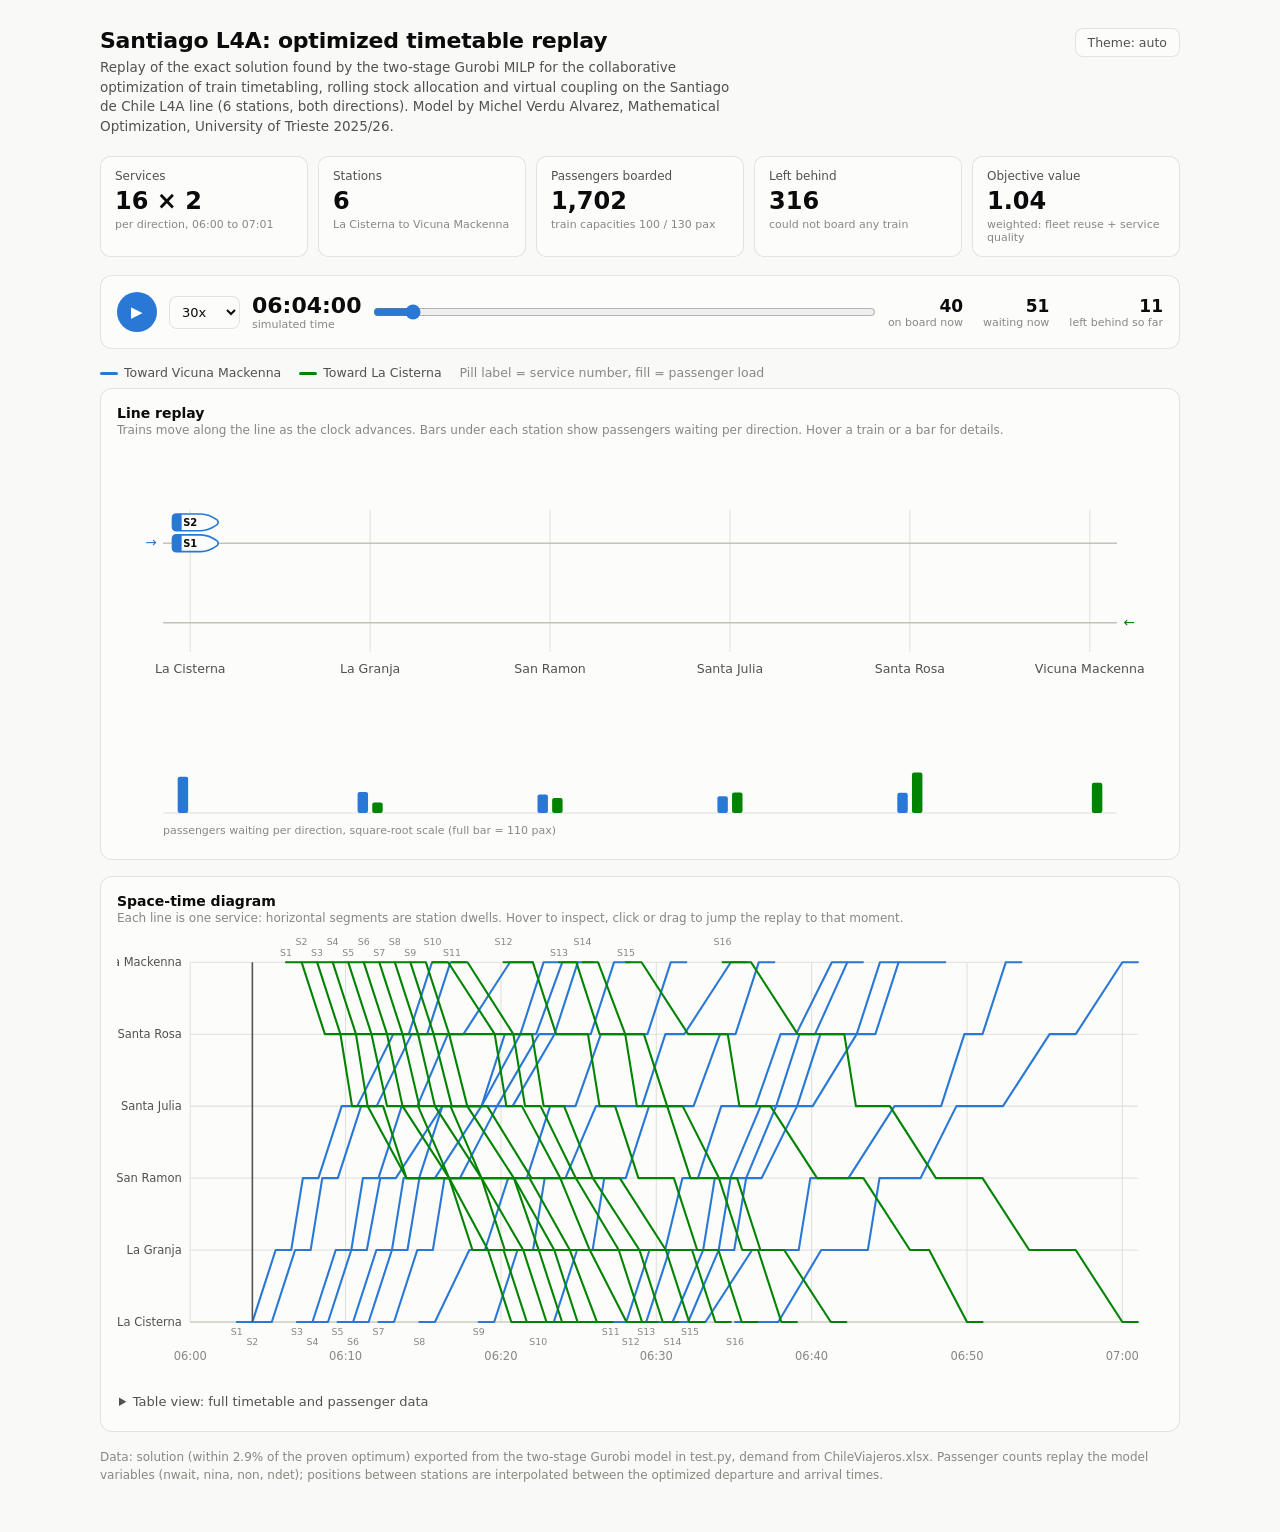
==== commit ce063c7b: "Realistic demand: pax/min to pax/sec unit fix, relaxed passenger vars, honest gap note" ====
--- a/optmat-mva-visualizer/index.html
+++ b/optmat-mva-visualizer/index.html
@@ -701,8 +701,11 @@
   applyTheme();
 
   // ---- Footer ----
+  var gapNote = S.meta.mipGap !== undefined
+    ? (S.meta.mipGap < 0.0005 ? 'proven optimal' : 'within ' + (S.meta.mipGap * 100).toFixed(1) + '% of the proven optimum')
+    : 'best found';
   document.getElementById('foot').textContent =
-    'Data: exact optimal solution (MIP gap 0.01%) exported from the two-stage Gurobi model in test.py, ' +
+    'Data: solution (' + gapNote + ') exported from the two-stage Gurobi model in test.py, ' +
     'demand from ChileViajeros.xlsx. Passenger counts replay the model variables (nwait, nina, non, ndet); ' +
     'positions between stations are interpolated between the optimized departure and arrival times.';
 
